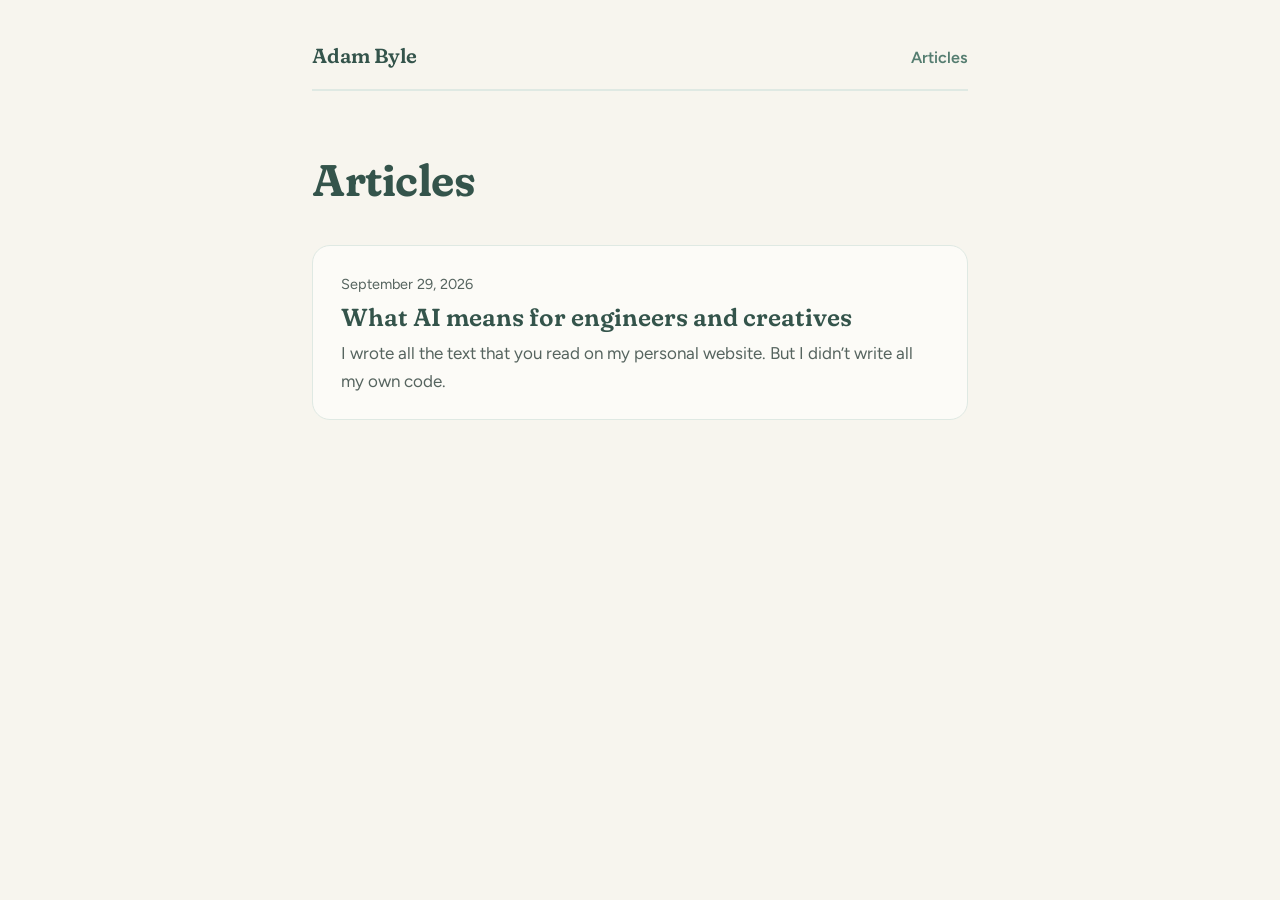
==== article/index.html @ de52e2df "Add AI article" ====
<!doctype html>
<!-- Generated by scripts/build_articles.py from articles/*.md. Edit the source, not this file. -->
<html lang="en">
    <head>
        <meta charset="utf-8" />
        <meta
            name="viewport"
            content="width=device-width, initial-scale=1.0, shrink-to-fit=no"
        />
        <title>Articles · Adam Byle</title>
        <link rel="preconnect" href="https://fonts.googleapis.com" />
        <link rel="preconnect" href="https://fonts.gstatic.com" crossorigin />
        <link rel="stylesheet" href="https://fonts.googleapis.com/css2?family=Figtree:ital,wght@0,400;0,500;0,600;0,700;1,400&family=Fraunces:ital,opsz,wght,SOFT@0,9..144,400..700,100;1,9..144,400..700,100&display=swap" />
        <link rel="stylesheet" type="text/css" href="../style.css?v=d0b2908" />
    </head>

    <body>
        <main class="page page-narrow">
            <nav class="site-nav" aria-label="Site">
                <a class="site-nav-home" href="../">Adam Byle</a>
                <a href="../article/">Articles</a>
            </nav>
            <h1 class="article-title">Articles</h1>
            <ul class="post-list">
                <li>
                    <a class="post" href="ai/">
                        <time class="post-date" datetime="2026-09-29">September 29, 2026</time>
                        <h2 class="post-title">What AI means for engineers and creatives</h2>
                        <p class="post-excerpt">I wrote all the text that you read on my personal website. But I didn’t write all my own code.</p>
                    </a>
                </li>
            </ul>
        </main>
    </body>
</html>
---- style.css ----
:root {
    /* Off-whites */
    --paper: #f7f5ee;
    --paper-raised: #fcfbf7;

    /* Soft blue-leaning greens */
    --sage-50: #eef3ef;
    --sage-100: #dfe9e3;
    --sage-200: #c6d8ce;
    --sage-400: #86a99b;
    --sage-600: #557d70;
    --sage-800: #34544b;

    /* Text */
    --ink: #2a3531;
    --ink-soft: #56645f;

    --font-serif: "Fraunces", Georgia, "Times New Roman", serif;
    --font-sans: "Figtree", system-ui, -apple-system, "Segoe UI", sans-serif;

    --radius: 18px;

    /* Icons (used as masks so they take on the text color) */
    --icon-github: url("data:image/svg+xml,%3Csvg xmlns='http://www.w3.org/2000/svg' viewBox='0 0 16 16'%3E%3Cpath d='M8 0C3.58 0 0 3.58 0 8c0 3.54 2.29 6.53 5.47 7.59.4.07.55-.17.55-.38 0-.19-.01-.82-.01-1.49-2.01.37-2.53-.49-2.69-.94-.09-.23-.48-.94-.82-1.13-.28-.15-.68-.52-.01-.53.63-.01 1.08.58 1.23.82.72 1.21 1.87.87 2.33.66.07-.52.28-.87.51-1.07-1.78-.2-3.64-.89-3.64-3.95 0-.87.31-1.59.82-2.15-.08-.2-.36-1.02.08-2.12 0 0 .67-.21 2.2.82.64-.18 1.32-.27 2-.27.68 0 1.36.09 2 .27 1.53-1.04 2.2-.82 2.2-.82.44 1.1.16 1.92.08 2.12.51.56.82 1.27.82 2.15 0 3.07-1.87 3.75-3.65 3.95.29.25.54.73.54 1.48 0 1.07-.01 1.93-.01 2.2 0 .21.15.46.55.38A8.013 8.013 0 0016 8c0-4.42-3.58-8-8-8z'/%3E%3C/svg%3E");
    --icon-globe: url("data:image/svg+xml,%3Csvg xmlns='http://www.w3.org/2000/svg' viewBox='0 0 24 24' fill='none' stroke='black' stroke-width='2.2' stroke-linecap='round' stroke-linejoin='round'%3E%3Ccircle cx='12' cy='12' r='10'/%3E%3Cpath d='M12 2a14.5 14.5 0 0 0 0 20 14.5 14.5 0 0 0 0-20'/%3E%3Cpath d='M2 12h20'/%3E%3C/svg%3E");
    --icon-mail: url("data:image/svg+xml,%3Csvg xmlns='http://www.w3.org/2000/svg' viewBox='0 0 24 24' fill='none' stroke='black' stroke-width='2.2' stroke-linecap='round' stroke-linejoin='round'%3E%3Crect x='2' y='4' width='20' height='16' rx='2'/%3E%3Cpath d='m22 7-8.97 5.7a1.94 1.94 0 0 1-2.06 0L2 7'/%3E%3C/svg%3E");
    --icon-arrow-right: url("data:image/svg+xml,%3Csvg xmlns='http://www.w3.org/2000/svg' viewBox='0 0 24 24' fill='none' stroke='black' stroke-width='2' stroke-linecap='round' stroke-linejoin='round'%3E%3Cpath d='M5 12h14'/%3E%3Cpath d='m12 5 7 7-7 7'/%3E%3C/svg%3E");
    --icon-arrow-down: url("data:image/svg+xml,%3Csvg xmlns='http://www.w3.org/2000/svg' viewBox='0 0 24 24' fill='none' stroke='black' stroke-width='2.4' stroke-linecap='round' stroke-linejoin='round'%3E%3Cpath d='M12 5v14'/%3E%3Cpath d='m19 12-7 7-7-7'/%3E%3C/svg%3E");
}

*,
*::before,
*::after {
    box-sizing: border-box;
}

html {
    background: var(--paper);
    color: var(--ink);
    font-family: var(--font-sans);
    font-size: 17px;
    line-height: 1.6;
    -webkit-text-size-adjust: 100%;
    scroll-behavior: smooth;
}

body {
    margin: 0;
}

a {
    color: var(--sage-600);
    text-decoration-color: var(--sage-200);
    text-decoration-thickness: 2px;
    text-underline-offset: 3px;
    transition:
        color 0.15s ease,
        text-decoration-color 0.15s ease;
}

a:hover {
    color: var(--sage-800);
    text-decoration-color: var(--sage-400);
}

h1,
h2,
h3,
h4 {
    margin: 0;
    line-height: 1.25;
}

p {
    margin: 0;
}

.page {
    max-width: 1040px;
    margin: 0 auto;
    padding: 40px 32px 96px;
}

/* ---------- Introduction ---------- */

.intro {
    display: grid;
    grid-template-columns: auto 1fr;
    align-items: center;
    gap: 56px;
}

.intro-photo {
    display: block;
    width: 260px;
    height: 260px;
    object-fit: cover;
    border-radius: 32px;
    box-shadow: 14px 14px 0 var(--sage-100);
}

.intro-text {
    max-width: 34em;
    font-family: var(--font-serif);
    font-variation-settings: "SOFT" 100;
}

.intro-greeting {
    font-size: 2.9rem;
    font-weight: 650;
    line-height: 1.1;
    letter-spacing: -0.01em;
    color: var(--sage-800);
}

.intro-lead {
    margin-top: 14px;
    font-size: 1.45rem;
    line-height: 1.45;
}

/* A soft highlighter stroke behind key words */
.mark {
    background: linear-gradient(
        transparent 60%,
        var(--sage-100) 60%,
        var(--sage-100) 92%,
        transparent 92%
    );
}

.intro-body {
    margin-top: 16px;
    font-size: 1.1rem;
    line-height: 1.65;
    color: var(--ink-soft);
}

.intro-closing {
    margin-top: 10px;
    font-style: italic;
    color: var(--sage-600);
}

/* ---------- Interests ---------- */

.interests {
    display: grid;
    grid-template-columns: repeat(3, 1fr);
    gap: 24px;
    margin-top: 72px;
}

.interest {
    display: flex;
    flex-direction: column;
    gap: 12px;
    padding: 24px 26px 20px;
    text-decoration: none;
    color: var(--ink);
    background: var(--paper-raised);
    border: 1px solid var(--sage-100);
    border-radius: var(--radius);
    transition:
        border-color 0.2s ease,
        background-color 0.2s ease,
        transform 0.2s ease;
}

.interest:hover {
    color: var(--ink);
    background: var(--sage-50);
    border-color: var(--sage-200);
    transform: translateY(-2px);
}

.interest-head {
    display: flex;
    align-items: center;
    gap: 12px;
}

.interest-icon {
    display: grid;
    place-items: center;
    flex: none;
    width: 40px;
    height: 40px;
    border-radius: 12px;
    background: var(--sage-100);
    color: var(--sage-800);
}

.interest-icon svg {
    width: 20px;
    height: 20px;
    fill: none;
    stroke: currentColor;
    stroke-width: 2;
    stroke-linecap: round;
    stroke-linejoin: round;
}

.interest-title {
    font-family: var(--font-serif);
    font-variation-settings: "SOFT" 100;
    font-weight: 650;
    font-size: 1.4rem;
    color: var(--sage-800);
}

.interest p {
    color: var(--ink-soft);
    font-size: 0.95rem;
}

.interest-foot {
    display: flex;
    align-items: flex-end;
    justify-content: space-between;
    margin-top: auto;
    padding-top: 8px;
}

/* Small snapshot that hangs over the bottom edge of the panel */
.interest-photo {
    display: block;
    width: 96px;
    height: 96px;
    margin: 0 0 -44px -8px;
    object-fit: cover;
    border: 5px solid #fff;
    border-radius: 6px;
    box-shadow: 0 6px 16px rgba(52, 84, 75, 0.18);
    transform: rotate(-5deg);
    transition: transform 0.25s ease;
}

.interest:nth-child(2) .interest-photo {
    transform: rotate(4deg);
}

.interest:nth-child(3) .interest-photo {
    transform: rotate(-2deg);
}

.interest:hover .interest-photo {
    transform: rotate(0deg) scale(1.04);
}

.interest-arrow {
    width: 20px;
    height: 20px;
    background: var(--sage-400);
    mask: var(--icon-arrow-right) center / contain no-repeat;
    -webkit-mask: var(--icon-arrow-right) center / contain no-repeat;
    transition:
        transform 0.2s ease,
        background-color 0.2s ease;
}

.interest:hover .interest-arrow {
    background: var(--sage-800);
    transform: translateX(3px);
}

/* ---------- Experience sections ---------- */

.section {
    margin-top: 88px;
}

.section-title {
    font-family: var(--font-serif);
    font-variation-settings: "SOFT" 100;
    font-weight: 600;
    font-size: 2rem;
    color: var(--sage-800);
    padding-bottom: 12px;
    margin-bottom: 8px;
    border-bottom: 2px solid var(--sage-100);
}

.org {
    margin-top: 36px;
    border-radius: 6px;
    scroll-margin-top: 32px;
}

.org-title {
    font-family: var(--font-serif);
    font-variation-settings: "SOFT" 100;
    font-weight: 600;
    font-size: 1.3rem;
    color: var(--ink);
    margin-bottom: 4px;
}

.entry {
    display: grid;
    grid-template-columns: 200px 1fr;
    gap: 32px;
    padding: 20px 0;
    border-radius: 6px;
    scroll-margin-top: 32px;
}

.entry + .entry {
    border-top: 1px dashed var(--sage-200);
}

.section > .entry {
    padding-top: 28px;
}

/* Gently highlight an entry or group reached through a jump link */
.entry:target,
.org:target {
    animation: arrive 2.4s ease-out;
}

@keyframes arrive {
    0%,
    30% {
        background: var(--sage-50);
        box-shadow: 0 0 0 14px var(--sage-50);
    }
    100% {
        background: transparent;
        box-shadow: 0 0 0 14px transparent;
    }
}

.entry-meta {
    display: flex;
    flex-direction: column;
    align-items: flex-start;
    gap: 2px;
    font-size: 0.88rem;
    color: var(--ink-soft);
    padding-top: 3px;
}

.entry-label {
    font-weight: 600;
    letter-spacing: 0.04em;
    text-transform: uppercase;
    font-size: 0.76rem;
    color: var(--sage-600);
}

.entry-date {
    font-family: var(--font-serif);
    font-size: 1.1rem;
    color: var(--ink);
}

.entry-title {
    font-family: var(--font-sans);
    font-weight: 700;
    font-size: 1.05rem;
    margin-bottom: 6px;
}

h3.entry-title {
    font-family: var(--font-serif);
    font-variation-settings: "SOFT" 100;
    font-weight: 600;
    font-size: 1.3rem;
}

/* Term chips (e.g. "Summer 2023") */

.terms {
    display: flex;
    flex-wrap: wrap;
    gap: 6px;
    margin: 0;
    padding: 0;
    list-style: none;
}

.terms li {
    padding: 1px 10px;
    border-radius: 999px;
    background: var(--sage-50);
    border: 1px solid var(--sage-100);
    font-size: 0.8rem;
    white-space: nowrap;
}

.terms li.current {
    background: var(--sage-100);
    border-color: var(--sage-200);
    color: var(--sage-800);
    font-weight: 600;
}

/* Bulleted points */

.points {
    margin: 0;
    padding: 0;
    list-style: none;
}

.points li {
    position: relative;
    padding-left: 22px;
}

.points li + li {
    margin-top: 8px;
}

.points li::before {
    content: "";
    position: absolute;
    left: 4px;
    top: 0.62em;
    width: 7px;
    height: 7px;
    border-radius: 50%;
    background: var(--sage-400);
}

/* Link pills (GitHub repositories, live sites) */

.links {
    display: flex;
    flex-wrap: wrap;
    gap: 6px;
    margin-top: 6px;
}

.links a {
    display: inline-flex;
    align-items: center;
    gap: 6px;
    padding: 0 10px;
    border-radius: 999px;
    border: 1px solid var(--sage-200);
    font-size: 0.8rem;
    font-weight: 600;
    line-height: 1.8;
    text-decoration: none;
    white-space: nowrap;
    transition:
        background-color 0.15s ease,
        color 0.15s ease;
}

.links a:hover {
    background: var(--sage-100);
}

.link-github::before,
.link-site::before,
.link-email::before {
    content: "";
    flex: none;
    width: 13px;
    height: 13px;
    background: currentColor;
}

.link-github::before {
    mask: var(--icon-github) center / contain no-repeat;
    -webkit-mask: var(--icon-github) center / contain no-repeat;
}

.link-site::before {
    mask: var(--icon-globe) center / contain no-repeat;
    -webkit-mask: var(--icon-globe) center / contain no-repeat;
}

.link-email::before {
    mask: var(--icon-mail) center / contain no-repeat;
    -webkit-mask: var(--icon-mail) center / contain no-repeat;
}

/* GitHub and email under the introduction */
.intro-links {
    gap: 8px 28px;
    margin-top: 20px;
    font-family: var(--font-sans);
}

.intro-links a {
    gap: 8px;
    padding: 0;
    border: none;
    border-radius: 0;
    font-size: 1rem;
    font-weight: 500;
    text-decoration: underline;
    text-decoration-color: var(--sage-200);
}

.intro-links a:hover {
    background: none;
    text-decoration-color: var(--sage-400);
}

.intro-links a::before {
    width: 17px;
    height: 17px;
    background: var(--sage-400);
}

.intro-links a:hover::before {
    background: var(--sage-600);
}

/* Jump links to related entries */

.involvements {
    margin-top: 16px;
}

.involvements-label {
    font-size: 0.9rem;
    font-weight: 600;
    color: var(--ink-soft);
}

.jump-links {
    display: flex;
    flex-wrap: wrap;
    gap: 8px;
    margin: 8px 0 0;
    padding: 0;
    list-style: none;
}

.jump-links a {
    display: inline-flex;
    align-items: center;
    gap: 6px;
    padding: 2px 12px;
    border-radius: 999px;
    background: var(--sage-50);
    border: 1px solid var(--sage-200);
    font-size: 0.85rem;
    font-weight: 600;
    text-decoration: none;
    transition: background-color 0.15s ease;
}

.jump-links a::before {
    content: "";
    flex: none;
    width: 12px;
    height: 12px;
    background: currentColor;
    mask: var(--icon-arrow-down) center / contain no-repeat;
    -webkit-mask: var(--icon-arrow-down) center / contain no-repeat;
}

.jump-links a:hover {
    background: var(--sage-100);
}

/* Personal projects */

.projects {
    display: grid;
    grid-template-columns: repeat(3, 1fr);
    gap: 20px;
    margin: 16px 0 0;
    padding: 0;
    list-style: none;
}

.project {
    display: flex;
    flex-direction: column;
    justify-content: space-between;
    gap: 16px;
    padding: 22px 24px;
    background: var(--paper-raised);
    border: 1px solid var(--sage-100);
    border-radius: var(--radius);
}

.project .links {
    margin-top: 0;
}

/* ---------- Articles ---------- */

.page-narrow {
    max-width: 720px;
}

.site-nav {
    display: flex;
    align-items: baseline;
    gap: 24px;
    margin-bottom: 64px;
    padding-bottom: 16px;
    border-bottom: 2px solid var(--sage-100);
    font-weight: 600;
    font-size: 0.95rem;
}

.site-nav a {
    text-decoration: none;
}

.site-nav a:hover {
    text-decoration: underline;
    text-decoration-color: var(--sage-400);
}

.site-nav-home {
    margin-right: auto;
    font-family: var(--font-serif);
    font-variation-settings: "SOFT" 100;
    font-size: 1.2rem;
    color: var(--sage-800);
}

.article-title {
    font-family: var(--font-serif);
    font-variation-settings: "SOFT" 100;
    font-weight: 650;
    font-size: 2.6rem;
    line-height: 1.15;
    letter-spacing: -0.01em;
    color: var(--sage-800);
}

.article-meta {
    margin-top: 14px;
    font-size: 0.92rem;
    color: var(--ink-soft);
}

.prose {
    margin-top: 44px;
    font-family: var(--font-serif);
    font-variation-settings: "SOFT" 100;
    font-size: 1.16rem;
    line-height: 1.75;
}

.prose > * + * {
    margin-top: 1.1em;
}

/* The opening line reads as a lead-in */
.prose > p:first-child {
    font-size: 1.4rem;
    line-height: 1.55;
    color: var(--sage-800);
}

.prose h2,
.prose h3,
.prose h4 {
    margin-top: 2.2em;
    font-weight: 600;
    color: var(--sage-800);
    scroll-margin-top: 24px;
}

.prose h2 {
    font-size: 1.6rem;
}

.prose h3 {
    font-size: 1.3rem;
}

.prose h2 + *,
.prose h3 + *,
.prose h4 + * {
    margin-top: 0.6em;
}

.prose ul,
.prose ol {
    padding-left: 1.4em;
}

.prose li + li {
    margin-top: 0.4em;
}

.prose blockquote {
    margin-left: 0;
    margin-right: 0;
    padding: 2px 0 2px 22px;
    border-left: 3px solid var(--sage-200);
    font-style: italic;
    color: var(--ink-soft);
}

.prose code {
    padding: 1px 5px;
    border-radius: 5px;
    background: var(--sage-50);
    font-family: ui-monospace, "Cascadia Code", Consolas, monospace;
    font-size: 0.85em;
}

.prose pre {
    overflow-x: auto;
    padding: 16px 20px;
    border-radius: 12px;
    background: var(--sage-50);
    border: 1px solid var(--sage-100);
    line-height: 1.5;
}

.prose pre code {
    padding: 0;
    background: none;
}

/* A small centered ornament instead of a full-width line */
.prose hr {
    margin: 2.4em auto;
    width: 64px;
    border: none;
    border-top: 2px dotted var(--sage-400);
}

/* Article index */

.post-list {
    margin: 40px 0 0;
    padding: 0;
    list-style: none;
}

.post-list li + li {
    margin-top: 16px;
}

.post {
    display: block;
    padding: 24px 28px;
    color: var(--ink);
    text-decoration: none;
    background: var(--paper-raised);
    border: 1px solid var(--sage-100);
    border-radius: var(--radius);
    transition:
        border-color 0.2s ease,
        background-color 0.2s ease,
        transform 0.2s ease;
}

.post:hover {
    color: var(--ink);
    background: var(--sage-50);
    border-color: var(--sage-200);
    transform: translateY(-2px);
}

.post-date {
    font-size: 0.85rem;
    color: var(--ink-soft);
}

.post-title {
    margin-top: 4px;
    font-family: var(--font-serif);
    font-variation-settings: "SOFT" 100;
    font-weight: 600;
    font-size: 1.45rem;
    color: var(--sage-800);
}

.post-excerpt {
    margin-top: 8px;
    color: var(--ink-soft);
}

/* ---------- Small screens ---------- */

@media (max-width: 820px) {
    .intro {
        grid-template-columns: 1fr;
        gap: 36px;
    }

    .intro-photo {
        width: 200px;
        height: 200px;
    }

    .intro-greeting {
        font-size: 2.3rem;
    }

    .intro-lead {
        font-size: 1.25rem;
    }

    .interests,
    .projects {
        grid-template-columns: 1fr;
    }

    .interests {
        row-gap: 56px;
    }

    .entry {
        grid-template-columns: 1fr;
        gap: 10px;
    }

    .entry-meta {
        flex-direction: row;
        flex-wrap: wrap;
        align-items: baseline;
        gap: 4px 10px;
    }

    .article-title {
        font-size: 2.1rem;
    }

    .prose {
        font-size: 1.08rem;
    }

    .prose > p:first-child {
        font-size: 1.25rem;
    }
}

@media (max-width: 480px) {
    html {
        font-size: 16px;
    }

    .page {
        padding: 40px 20px 72px;
    }
}

@media (prefers-reduced-motion: reduce) {
    html {
        scroll-behavior: auto;
    }

    * {
        transition: none !important;
        animation: none !important;
    }
}
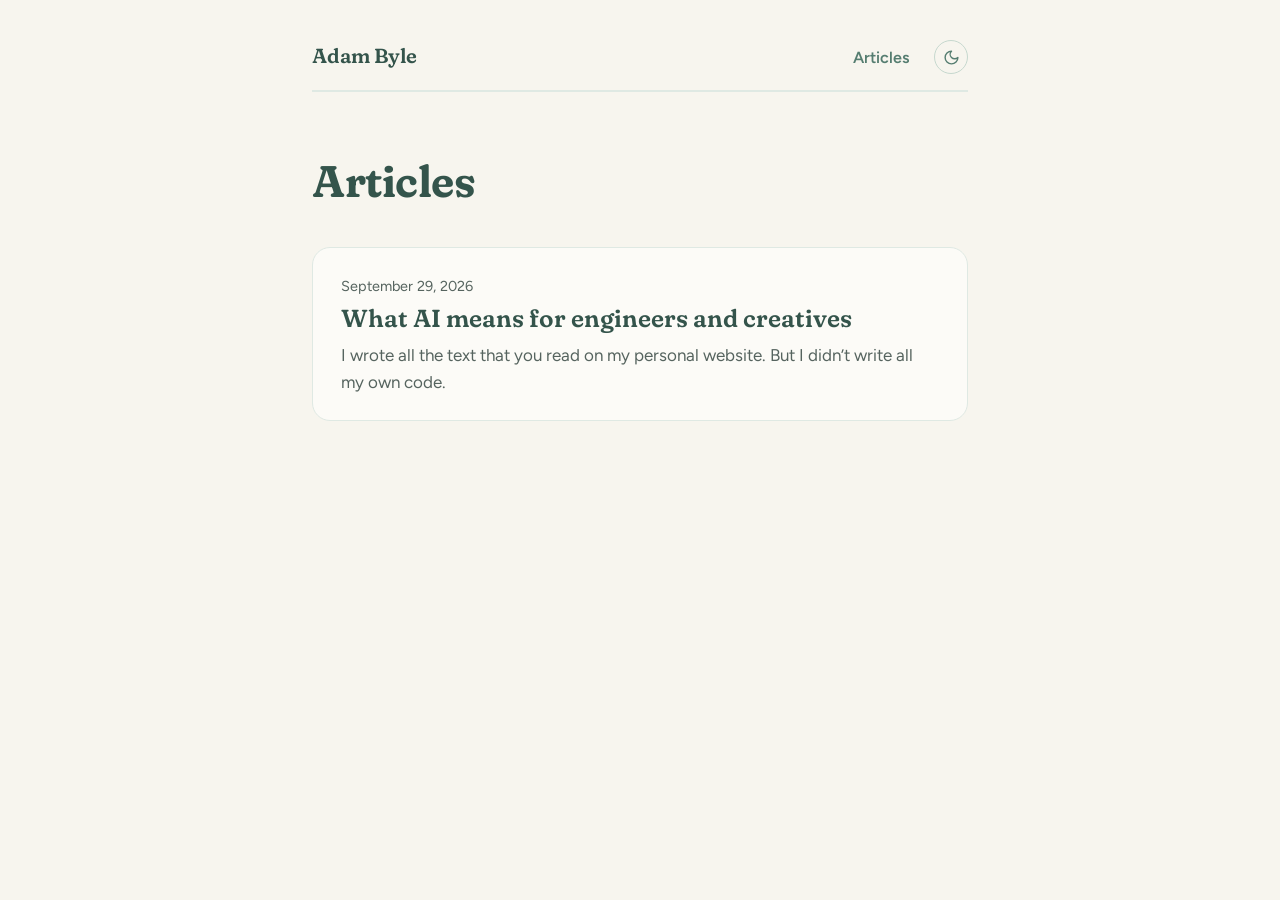
==== commit a5845a2d: "Dark mode" ====
--- a/article/index.html
+++ b/article/index.html
@@ -11,7 +11,8 @@
         <link rel="preconnect" href="https://fonts.googleapis.com" />
         <link rel="preconnect" href="https://fonts.gstatic.com" crossorigin />
         <link rel="stylesheet" href="https://fonts.googleapis.com/css2?family=Figtree:ital,wght@0,400;0,500;0,600;0,700;1,400&family=Fraunces:ital,opsz,wght,SOFT@0,9..144,400..700,100;1,9..144,400..700,100&display=swap" />
-        <link rel="stylesheet" type="text/css" href="../style.css?v=d0b2908" />
+        <link rel="stylesheet" type="text/css" href="../style.css?v=ba1e873" />
+        <script src="../theme.js?v=0bc9183"></script>
     </head>
 
     <body>
@@ -19,6 +20,15 @@
             <nav class="site-nav" aria-label="Site">
                 <a class="site-nav-home" href="../">Adam Byle</a>
                 <a href="../article/">Articles</a>
+                <button class="theme-toggle" type="button" hidden aria-label="Switch to dark mode">
+                    <svg class="icon-moon" viewBox="0 0 24 24" aria-hidden="true">
+                        <path d="M12 3a6 6 0 0 0 9 9 9 9 0 1 1-9-9Z" />
+                    </svg>
+                    <svg class="icon-sun" viewBox="0 0 24 24" aria-hidden="true">
+                        <circle cx="12" cy="12" r="4" />
+                        <path d="M12 2v2M12 20v2M4.93 4.93l1.41 1.41M17.66 17.66l1.41 1.41M2 12h2M20 12h2M6.34 17.66l-1.41 1.41M19.07 4.93l-1.41 1.41" />
+                    </svg>
+                </button>
             </nav>
             <h1 class="article-title">Articles</h1>
             <ul class="post-list">
--- a/style.css
+++ b/style.css
@@ -15,6 +15,12 @@
     --ink: #2a3531;
     --ink-soft: #56645f;
 
+    /* Snapshot frames on the interest panels */
+    --photo-frame: #fff;
+    --photo-shadow: rgba(52, 84, 75, 0.18);
+
+    color-scheme: light;
+
     --font-serif: "Fraunces", Georgia, "Times New Roman", serif;
     --font-sans: "Figtree", system-ui, -apple-system, "Segoe UI", sans-serif;
 
@@ -26,6 +32,56 @@
     --icon-mail: url("data:image/svg+xml,%3Csvg xmlns='http://www.w3.org/2000/svg' viewBox='0 0 24 24' fill='none' stroke='black' stroke-width='2.2' stroke-linecap='round' stroke-linejoin='round'%3E%3Crect x='2' y='4' width='20' height='16' rx='2'/%3E%3Cpath d='m22 7-8.97 5.7a1.94 1.94 0 0 1-2.06 0L2 7'/%3E%3C/svg%3E");
     --icon-arrow-right: url("data:image/svg+xml,%3Csvg xmlns='http://www.w3.org/2000/svg' viewBox='0 0 24 24' fill='none' stroke='black' stroke-width='2' stroke-linecap='round' stroke-linejoin='round'%3E%3Cpath d='M5 12h14'/%3E%3Cpath d='m12 5 7 7-7 7'/%3E%3C/svg%3E");
     --icon-arrow-down: url("data:image/svg+xml,%3Csvg xmlns='http://www.w3.org/2000/svg' viewBox='0 0 24 24' fill='none' stroke='black' stroke-width='2.4' stroke-linecap='round' stroke-linejoin='round'%3E%3Cpath d='M12 5v14'/%3E%3Cpath d='m19 12-7 7-7-7'/%3E%3C/svg%3E");
+}
+
+/* ---------- Dark theme ---------- */
+
+/* Chosen with the toggle (theme.js sets data-theme on <html>)... */
+:root[data-theme="dark"] {
+    /* Deep green-black paper; the sage scale runs the other way so that
+       "50" is still the subtlest tint and "800" the strongest accent. */
+    --paper: #151b19;
+    --paper-raised: #1b2320;
+
+    --sage-50: #1f2926;
+    --sage-100: #28342f;
+    --sage-200: #394a43;
+    --sage-400: #6d9384;
+    --sage-600: #9bc3b3;
+    --sage-800: #c5ded3;
+
+    --ink: #e2e8e4;
+    --ink-soft: #a6b3ad;
+
+    --photo-frame: #dfe6e2;
+    --photo-shadow: rgba(0, 0, 0, 0.45);
+
+    color-scheme: dark;
+}
+
+/* ...or the system setting when JavaScript is unavailable. */
+@media (prefers-color-scheme: dark) {
+    :root:not([data-theme]) {
+        /* Deep green-black paper; the sage scale runs the other way so that
+           "50" is still the subtlest tint and "800" the strongest accent. */
+        --paper: #151b19;
+        --paper-raised: #1b2320;
+
+        --sage-50: #1f2926;
+        --sage-100: #28342f;
+        --sage-200: #394a43;
+        --sage-400: #6d9384;
+        --sage-600: #9bc3b3;
+        --sage-800: #c5ded3;
+
+        --ink: #e2e8e4;
+        --ink-soft: #a6b3ad;
+
+        --photo-frame: #dfe6e2;
+        --photo-shadow: rgba(0, 0, 0, 0.45);
+
+        color-scheme: dark;
+    }
 }
 
 *,
@@ -229,9 +285,9 @@
     height: 96px;
     margin: 0 0 -44px -8px;
     object-fit: cover;
-    border: 5px solid #fff;
+    border: 5px solid var(--photo-frame);
     border-radius: 6px;
-    box-shadow: 0 6px 16px rgba(52, 84, 75, 0.18);
+    box-shadow: 0 6px 16px var(--photo-shadow);
     transform: rotate(-5deg);
     transition: transform 0.25s ease;
 }
@@ -613,6 +669,52 @@
     text-decoration-color: var(--sage-400);
 }
 
+.theme-toggle {
+    display: grid;
+    place-items: center;
+    align-self: center;
+    width: 34px;
+    height: 34px;
+    padding: 0;
+    border: 1px solid var(--sage-200);
+    border-radius: 50%;
+    background: none;
+    color: var(--sage-600);
+    cursor: pointer;
+    transition:
+        background-color 0.15s ease,
+        color 0.15s ease;
+}
+
+.theme-toggle[hidden] {
+    display: none;
+}
+
+.theme-toggle:hover {
+    background: var(--sage-100);
+    color: var(--sage-800);
+}
+
+.theme-toggle svg {
+    width: 17px;
+    height: 17px;
+    fill: none;
+    stroke: currentColor;
+    stroke-width: 2;
+    stroke-linecap: round;
+    stroke-linejoin: round;
+}
+
+/* Show the mode you'd switch to */
+.theme-toggle .icon-sun,
+:root[data-theme="dark"] .theme-toggle .icon-moon {
+    display: none;
+}
+
+:root[data-theme="dark"] .theme-toggle .icon-sun {
+    display: block;
+}
+
 .site-nav-home {
     margin-right: auto;
     font-family: var(--font-serif);
@@ -639,18 +741,18 @@
 
 .prose {
     margin-top: 44px;
+    font-size: 1.1rem;
+    line-height: 1.8;
+}
+
+.prose > * + * {
+    margin-top: 1.15em;
+}
+
+/* The opening line reads as a lead-in, in the serif like the homepage intro */
+.prose > p:first-child {
     font-family: var(--font-serif);
     font-variation-settings: "SOFT" 100;
-    font-size: 1.16rem;
-    line-height: 1.75;
-}
-
-.prose > * + * {
-    margin-top: 1.1em;
-}
-
-/* The opening line reads as a lead-in */
-.prose > p:first-child {
     font-size: 1.4rem;
     line-height: 1.55;
     color: var(--sage-800);
@@ -659,6 +761,8 @@
 .prose h2,
 .prose h3,
 .prose h4 {
+    font-family: var(--font-serif);
+    font-variation-settings: "SOFT" 100;
     margin-top: 2.2em;
     font-weight: 600;
     color: var(--sage-800);
@@ -826,7 +930,7 @@
     }
 
     .prose {
-        font-size: 1.08rem;
+        font-size: 1.04rem;
     }
 
     .prose > p:first-child {
